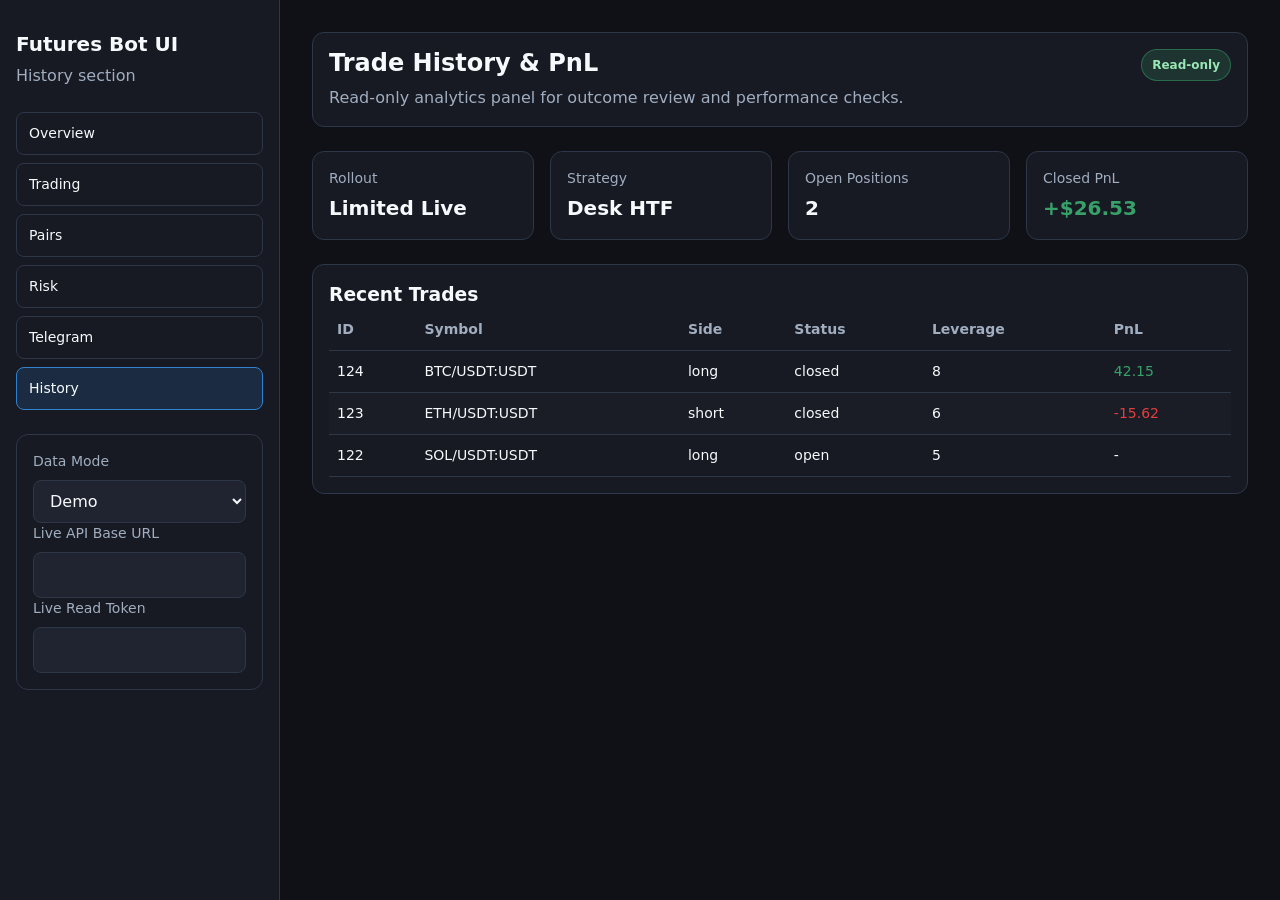
==== docs/dashboard/history.html @ d7a11f22 "feat(showcase): publish safe public portfolio repository Add a non-sensitive public showcase with da" ====
<!doctype html>
<html lang="en">
  <head>
    <meta charset="UTF-8" />
    <meta name="viewport" content="width=device-width, initial-scale=1.0" />
    <title>Trade History</title>
    <link rel="stylesheet" href="./styles.css" />
  </head>
  <body>
    <div class="layout">
      <aside class="sidebar">
        <div class="brand"><h1>Futures Bot UI</h1><p class="muted">History section</p></div>
        <nav class="nav">
          <a href="index.html">Overview</a><a href="trading.html">Trading</a><a href="pairs.html">Pairs</a><a href="risk.html">Risk</a><a href="telegram.html">Telegram</a><a href="history.html">History</a>
        </nav>
        <div class="card">
          <div class="control"><label>Data Mode</label><select id="dataMode"><option value="demo">Demo</option><option value="live">Live (read-only)</option></select></div>
          <div class="control"><label>Live API Base URL</label><input id="liveBaseUrl" type="text" /></div>
          <div class="control"><label>Live Read Token</label><input id="liveReadToken" type="password" /></div>
        </div>
      </aside>
      <main class="content">
        <section class="card top-card">
          <div>
            <h2>Trade History & PnL</h2>
            <p class="muted">Read-only analytics panel for outcome review and performance checks.</p>
          </div>
          <span class="badge success">Read-only</span>
        </section>
        <section class="kpi-grid">
          <article class="card"><p class="kpi-title">Rollout</p><p id="kpiMode" class="kpi">-</p></article>
          <article class="card"><p class="kpi-title">Strategy</p><p id="kpiStrategy" class="kpi">-</p></article>
          <article class="card"><p class="kpi-title">Open Positions</p><p id="kpiOpen" class="kpi">-</p></article>
          <article class="card"><p class="kpi-title">Closed PnL</p><p id="kpiPnl" class="kpi">-</p></article>
        </section>
        <section class="card">
          <h3>Recent Trades</h3>
          <div class="table-wrap">
            <table>
              <thead>
                <tr><th>ID</th><th>Symbol</th><th>Side</th><th>Status</th><th>Leverage</th><th>PnL</th></tr>
              </thead>
              <tbody id="tradesBody"></tbody>
            </table>
          </div>
        </section>
      </main>
    </div>
    <script src="./dashboard.js"></script>
  </body>
</html>
---- docs/dashboard/styles.css ----
:root {
  --bg: #0f1117;
  --surface: #171923;
  --surface-2: #1f2430;
  --text: #f7fafc;
  --text-muted: #a0aec0;
  --primary: #3182ce;
  --primary-hover: #2b6cb0;
  --success: #38a169;
  --warning: #dd6b20;
  --danger: #e53e3e;
  --info: #00b5d8;
  --focus: #63b3ed;
  --border: #2d3748;

  --font-xs: 12px;
  --font-sm: 14px;
  --font-md: 16px;
  --font-lg: 18px;
  --font-xl: 20px;
  --font-2xl: 24px;

  --space-1: 4px;
  --space-2: 8px;
  --space-3: 12px;
  --space-4: 16px;
  --space-5: 20px;
  --space-6: 24px;
  --space-8: 32px;
  --space-10: 40px;

  --radius-sm: 6px;
  --radius-md: 8px;
  --radius-lg: 12px;
}

* {
  box-sizing: border-box;
}

html,
body {
  margin: 0;
  padding: 0;
  width: 100%;
  overflow-x: hidden;
}

body {
  min-height: 100vh;
  color: var(--text);
  background: var(--bg);
  font-family: Inter, system-ui, -apple-system, Segoe UI, Roboto, Helvetica, Arial, sans-serif;
  font-size: var(--font-md);
  line-height: 1.5;
}

h1,
h2,
h3,
h4,
p {
  margin: 0;
}

a {
  color: inherit;
}

.layout {
  min-height: 100vh;
  display: grid;
  grid-template-columns: 280px 1fr;
  width: 100%;
  max-width: 100%;
}

.sidebar {
  background: var(--surface);
  border-right: 1px solid var(--border);
  padding: var(--space-8) var(--space-4);
  display: grid;
  gap: var(--space-6);
  align-content: start;
}

.brand {
  display: grid;
  gap: var(--space-2);
}

.brand h1 {
  font-size: var(--font-xl);
  line-height: 1.2;
}

.muted {
  color: var(--text-muted);
}

.small {
  font-size: var(--font-xs);
}

.nav {
  display: grid;
  gap: var(--space-2);
}

.nav a {
  text-decoration: none;
  color: var(--text);
  border: 1px solid var(--border);
  border-radius: var(--radius-md);
  padding: 10px 12px;
  font-size: var(--font-sm);
  font-weight: 500;
  transition: background-color 0.15s ease, border-color 0.15s ease;
}

.nav a.active,
.nav a:hover {
  border-color: var(--primary);
  background: rgba(49, 130, 206, 0.18);
}

.content {
  padding: var(--space-8);
  display: grid;
  gap: var(--space-6);
  align-content: start;
  min-width: 0;
}

.card {
  background: var(--surface);
  border: 1px solid var(--border);
  border-radius: var(--radius-lg);
  padding: var(--space-4);
  min-width: 0;
}

.top-card {
  display: flex;
  justify-content: space-between;
  align-items: flex-start;
  gap: var(--space-4);
  flex-wrap: wrap;
  min-width: 0;
}

.top-card h2 {
  font-size: var(--font-2xl);
  line-height: 1.2;
}

.top-card p {
  margin-top: var(--space-2);
}

.badge {
  display: inline-flex;
  align-items: center;
  border-radius: 999px;
  padding: 6px 10px;
  font-size: var(--font-xs);
  font-weight: 600;
  border: 1px solid transparent;
}

.badge.primary {
  background: rgba(49, 130, 206, 0.18);
  color: #9ad0ff;
  border-color: rgba(49, 130, 206, 0.4);
}

.badge.success {
  background: rgba(56, 161, 105, 0.2);
  color: #9ae6b4;
  border-color: rgba(56, 161, 105, 0.5);
}

.kpi-grid {
  display: grid;
  grid-template-columns: repeat(auto-fit, minmax(170px, 1fr));
  gap: var(--space-4);
}

.overview-meta-grid {
  display: grid;
  grid-template-columns: repeat(auto-fit, minmax(220px, 1fr));
  gap: var(--space-4);
}

.overview-hero {
  display: grid;
  gap: var(--space-4);
  padding: var(--space-5);
}

.overview-hero-head {
  display: flex;
  align-items: flex-start;
  justify-content: space-between;
  gap: var(--space-4);
  flex-wrap: wrap;
}

.overview-tags {
  display: grid;
  grid-template-columns: repeat(auto-fit, minmax(220px, 1fr));
  gap: var(--space-3);
}

.overview-tag {
  background: var(--surface-2);
  border: 1px solid rgba(160, 174, 192, 0.16);
  border-radius: var(--radius-md);
  padding: 10px 12px;
  display: grid;
  gap: 4px;
}

.overview-tag-label {
  font-size: var(--font-xs);
  color: var(--text-muted);
}

.overview-metrics {
  display: grid;
  grid-template-columns: repeat(auto-fit, minmax(180px, 1fr));
  gap: var(--space-3);
}

.metric-card {
  padding: var(--space-4);
}

.overview-strip {
  padding: 12px 14px;
}

.overview-lower {
  display: grid;
  grid-template-columns: minmax(0, 1.45fr) minmax(0, 1fr);
  gap: var(--space-4);
}

.overview-config,
.overview-notes {
  min-height: 320px;
}

.kpi-title {
  font-size: var(--font-sm);
  color: var(--text-muted);
}

.kpi {
  margin-top: var(--space-1);
  font-size: var(--font-xl);
  font-weight: 700;
}

.grid {
  display: grid;
  gap: var(--space-4);
  min-width: 0;
}

.grid-2 {
  grid-template-columns: repeat(auto-fit, minmax(280px, 1fr));
}

.grid-3 {
  grid-template-columns: repeat(auto-fit, minmax(240px, 1fr));
}

.split-grid {
  display: grid;
  grid-template-columns: minmax(0, 1.65fr) minmax(0, 1fr);
  gap: var(--space-4);
}

.subpanel {
  border: 1px solid var(--border);
  border-radius: var(--radius-md);
  background: var(--surface-2);
  padding: var(--space-3);
  display: grid;
  gap: var(--space-3);
}

.subpanel h4 {
  font-size: var(--font-md);
}

.field-grid-2 {
  display: grid;
  grid-template-columns: repeat(2, minmax(0, 1fr));
  gap: var(--space-3);
}

.field-grid-1 {
  display: grid;
  gap: var(--space-3);
}

.section-head {
  display: flex;
  align-items: center;
  justify-content: space-between;
  gap: var(--space-3);
}

.section-head h3 {
  font-size: var(--font-lg);
}

.control {
  display: grid;
  gap: var(--space-2);
}

.control label {
  font-size: var(--font-sm);
  color: var(--text-muted);
}

.label-row {
  display: flex;
  align-items: center;
  justify-content: space-between;
  gap: var(--space-2);
}

.help-btn {
  width: 20px;
  height: 20px;
  min-height: 20px;
  border-radius: 999px;
  border: 1px solid var(--border);
  background: var(--surface-2);
  color: var(--text-muted);
  display: inline-flex;
  align-items: center;
  justify-content: center;
  font-size: var(--font-xs);
  cursor: pointer;
  position: relative;
}

.help-btn:hover {
  border-color: var(--primary);
  color: var(--text);
}

.help-btn[data-tooltip]:hover::after,
.help-btn[data-tooltip]:focus-visible::after {
  content: attr(data-tooltip);
  position: absolute;
  left: 50%;
  top: calc(100% + 10px);
  transform: translateX(-50%);
  width: max-content;
  max-width: 320px;
  padding: 8px 10px;
  border-radius: var(--radius-md);
  border: 1px solid var(--border);
  background: #111a2b;
  color: var(--text);
  font-size: var(--font-xs);
  line-height: 1.45;
  z-index: 20;
  box-shadow: var(--shadow-lg);
  text-align: left;
}

.help-btn[data-tooltip]:hover::before,
.help-btn[data-tooltip]:focus-visible::before {
  content: "";
  position: absolute;
  left: 50%;
  top: calc(100% + 4px);
  transform: translateX(-50%);
  border-left: 6px solid transparent;
  border-right: 6px solid transparent;
  border-bottom: 6px solid #111a2b;
  z-index: 21;
}

.hint {
  font-size: var(--font-xs);
  color: var(--text-muted);
  line-height: 1.45;
}

input,
select,
textarea,
button {
  font: inherit;
}

input,
select,
textarea {
  width: 100%;
  border: 1px solid var(--border);
  border-radius: var(--radius-md);
  background: var(--surface-2);
  color: var(--text);
  min-height: 40px;
  padding: 10px 12px;
}

textarea {
  min-height: 84px;
  resize: vertical;
}

input[type="checkbox"] {
  -webkit-appearance: none;
  appearance: none;
  width: 42px;
  height: 24px;
  min-height: 24px;
  border-radius: 999px;
  border: 1px solid var(--border);
  background: #2a3344;
  position: relative;
  cursor: pointer;
  transition: background-color 0.15s ease, border-color 0.15s ease;
}

input[type="checkbox"]::after {
  content: "";
  position: absolute;
  top: 2px;
  left: 2px;
  width: 18px;
  height: 18px;
  border-radius: 999px;
  background: #cbd5e0;
  transition: transform 0.15s ease, background-color 0.15s ease;
}

input[type="checkbox"]:checked {
  background: rgba(49, 130, 206, 0.4);
  border-color: var(--primary);
}

input[type="checkbox"]:checked::after {
  transform: translateX(18px);
  background: #fff;
}

input:focus,
select:focus,
textarea:focus,
button:focus {
  outline: 2px solid var(--focus);
  outline-offset: 2px;
}

.switch {
  display: flex;
  align-items: center;
  gap: var(--space-3);
  min-height: 40px;
  border: 1px solid var(--border);
  border-radius: var(--radius-md);
  background: var(--surface-2);
  padding: 0 var(--space-3);
}

.switch .hint {
  margin-left: auto;
}

.segmented {
  display: inline-flex;
  background: var(--surface-2);
  border: 1px solid var(--border);
  border-radius: var(--radius-md);
  padding: 3px;
  gap: 3px;
}

.segmented label {
  margin: 0;
  display: inline-flex;
}

.segmented input {
  position: absolute;
  opacity: 0;
  pointer-events: none;
}

.segmented span {
  border-radius: var(--radius-sm);
  padding: 8px 12px;
  font-size: var(--font-sm);
  color: var(--text-muted);
  cursor: pointer;
  border: 1px solid transparent;
}

.segmented input:checked + span {
  color: var(--text);
  border-color: rgba(49, 130, 206, 0.45);
  background: rgba(49, 130, 206, 0.18);
}

.segmented.compact {
  justify-self: start;
  width: auto;
}

input[type="file"] {
  padding: 8px;
  min-height: 44px;
}

input[type="file"]::file-selector-button {
  border: 1px solid transparent;
  border-radius: var(--radius-md);
  background: var(--primary);
  color: #fff;
  padding: 8px 12px;
  margin-right: 10px;
  cursor: pointer;
  font-weight: 600;
}

input[type="file"]::file-selector-button:hover {
  background: var(--primary-hover);
}

.file-picker {
  display: flex;
  align-items: center;
  gap: var(--space-3);
  flex-wrap: wrap;
}

.file-input-hidden {
  position: absolute;
  width: 1px;
  height: 1px;
  padding: 0;
  margin: -1px;
  overflow: hidden;
  clip: rect(0, 0, 0, 0);
  white-space: nowrap;
  border: 0;
}

input[type="number"]::-webkit-outer-spin-button,
input[type="number"]::-webkit-inner-spin-button {
  -webkit-appearance: none;
  margin: 0;
}

input[type="number"] {
  -moz-appearance: textfield;
}

.actions {
  display: flex;
  gap: var(--space-3);
  justify-content: flex-end;
  flex-wrap: wrap;
}

.btn {
  border: 1px solid transparent;
  border-radius: var(--radius-md);
  min-height: 40px;
  padding: 10px 14px;
  cursor: pointer;
  font-weight: 600;
}

.btn.primary {
  background: var(--primary);
  color: #fff;
}

.btn.primary:hover {
  background: var(--primary-hover);
}

.btn.ghost {
  background: transparent;
  color: var(--text);
  border-color: var(--border);
}

.table-wrap {
  overflow-x: auto;
  min-width: 0;
}

table {
  width: 100%;
  border-collapse: collapse;
}

th,
td {
  text-align: left;
  padding: 10px 8px;
  border-bottom: 1px solid var(--border);
  font-size: var(--font-sm);
}

thead th {
  color: var(--text-muted);
  font-weight: 600;
}

tbody tr:nth-child(even) {
  background: rgba(255, 255, 255, 0.01);
}

td.pos {
  color: var(--success);
}

td.neg {
  color: var(--danger);
}

.pos {
  color: var(--success);
}

.neg {
  color: var(--danger);
}

.pill-wrap {
  display: flex;
  flex-wrap: wrap;
  gap: var(--space-2);
}

.pill {
  border-radius: 999px;
  border: 1px solid var(--border);
  background: var(--surface-2);
  color: var(--text);
  font-size: var(--font-xs);
  padding: 4px 10px;
}

.info-strip {
  border: 1px solid rgba(0, 181, 216, 0.5);
  background: rgba(0, 181, 216, 0.08);
}

.warning-strip {
  border: 1px solid rgba(221, 107, 32, 0.5);
  background: rgba(221, 107, 32, 0.1);
}

ul.clean {
  margin: var(--space-2) 0 0;
  padding-left: 18px;
  display: grid;
  gap: var(--space-1);
}

.config-list {
  display: grid;
  gap: var(--space-2);
}

.config-item {
  display: flex;
  align-items: flex-start;
  justify-content: space-between;
  gap: var(--space-3);
  border-bottom: 1px dashed rgba(160, 174, 192, 0.28);
  padding-bottom: var(--space-2);
}

.config-item:last-child {
  border-bottom: none;
}

.full-span {
  grid-column: 1 / -1;
}

.group-header {
  display: flex;
  flex-direction: column;
  gap: var(--space-1);
  padding-top: var(--space-1);
}

.group-title {
  font-size: var(--font-md);
  color: var(--text);
}

.keys-grid {
  display: grid;
  grid-template-columns: repeat(3, minmax(210px, 1fr));
  gap: var(--space-3);
}

.upload-options {
  display: grid;
  grid-template-columns: repeat(auto-fit, minmax(260px, 1fr));
  gap: var(--space-3);
}

.mono {
  font-family: ui-monospace, SFMono-Regular, Menlo, Monaco, Consolas, Liberation Mono, monospace;
  font-size: var(--font-sm);
}

@media (max-width: 1024px) {
  .layout {
    grid-template-columns: 1fr;
  }

  .sidebar {
    border-right: none;
    border-bottom: 1px solid var(--border);
    padding: var(--space-4);
  }

  .content {
    padding: var(--space-4);
  }

  .keys-grid {
    grid-template-columns: 1fr;
  }

  .split-grid,
  .field-grid-2 {
    grid-template-columns: 1fr;
  }

  .overview-lower {
    grid-template-columns: 1fr;
  }
}
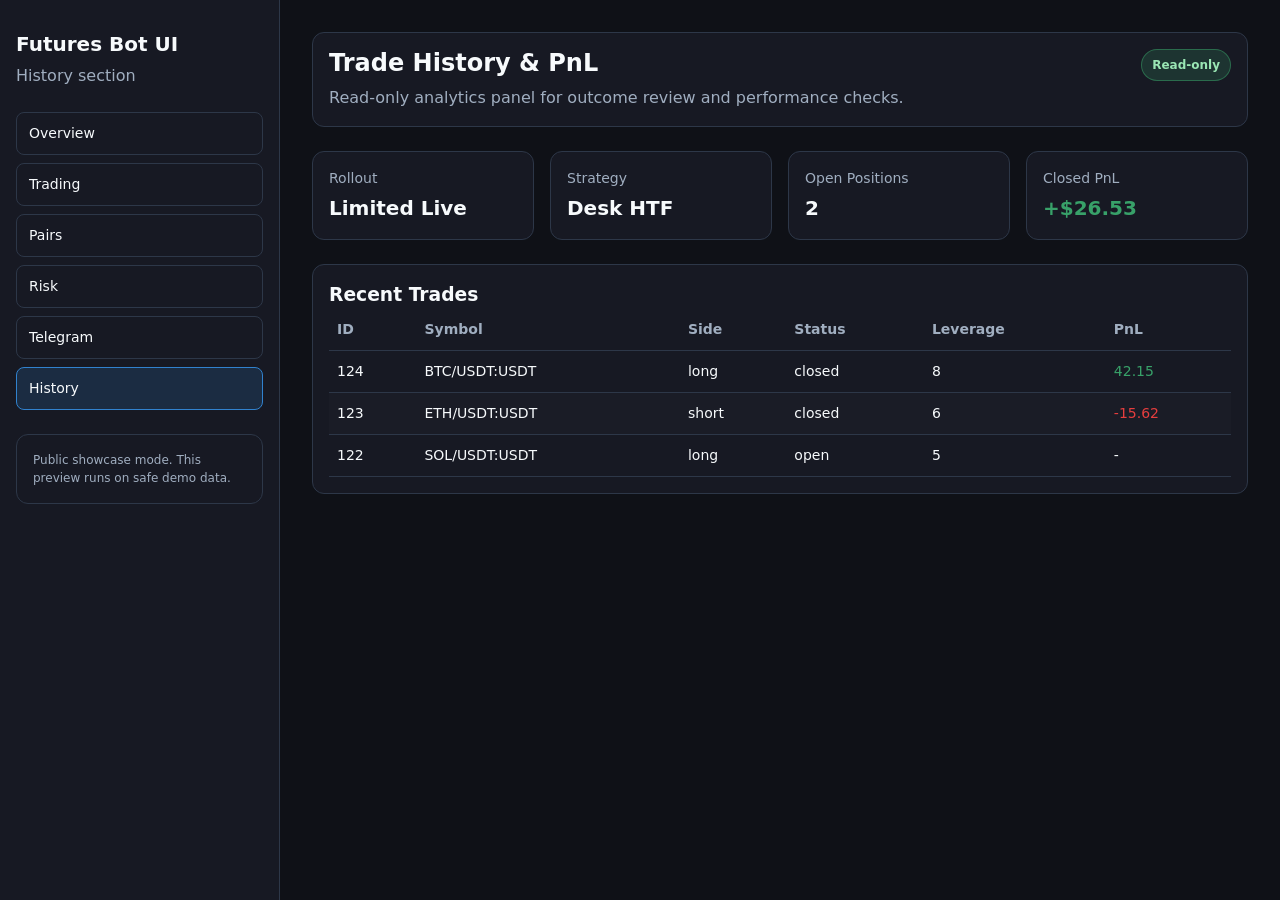
==== commit 45e79e97: "style(showcase-ui): remove deployment controls from public preview Simplify all dashboard pages to p" ====
--- a/docs/dashboard/history.html
+++ b/docs/dashboard/history.html
@@ -13,11 +13,7 @@
         <nav class="nav">
           <a href="index.html">Overview</a><a href="trading.html">Trading</a><a href="pairs.html">Pairs</a><a href="risk.html">Risk</a><a href="telegram.html">Telegram</a><a href="history.html">History</a>
         </nav>
-        <div class="card">
-          <div class="control"><label>Data Mode</label><select id="dataMode"><option value="demo">Demo</option><option value="live">Live (read-only)</option></select></div>
-          <div class="control"><label>Live API Base URL</label><input id="liveBaseUrl" type="text" /></div>
-          <div class="control"><label>Live Read Token</label><input id="liveReadToken" type="password" /></div>
-        </div>
+        <div class="card"><p class="muted small">Public showcase mode. This preview runs on safe demo data.</p></div>
       </aside>
       <main class="content">
         <section class="card top-card">
